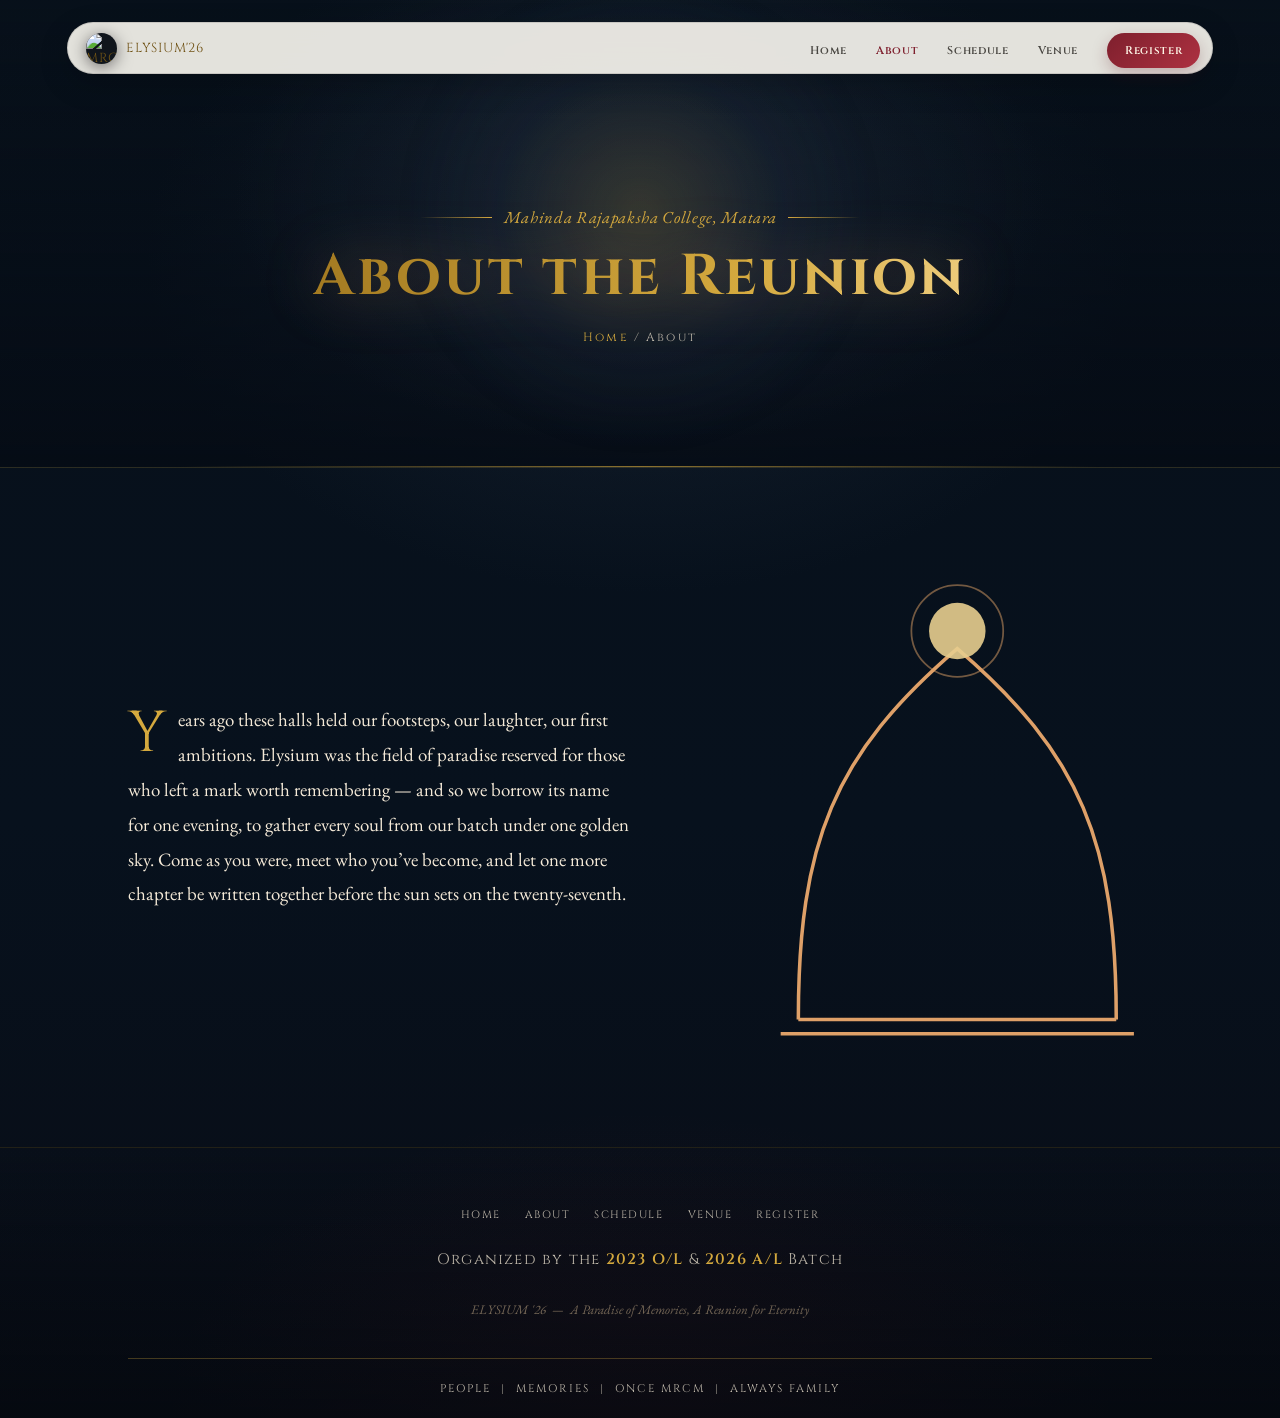
==== about.html @ 6f986b16 "Add files via upload" ====
<!DOCTYPE html>
<html lang="en">
<head>
<meta charset="UTF-8">
<meta name="viewport" content="width=device-width, initial-scale=1.0, viewport-fit=cover">
<title>About — ELYSIUM '26</title>
<link rel="preconnect" href="https://fonts.googleapis.com">
<link rel="preconnect" href="https://fonts.gstatic.com" crossorigin>
<link href="https://fonts.googleapis.com/css2?family=Cinzel:wght@400;500;600;700;900&family=Cinzel+Decorative:wght@400;700&family=EB+Garamond:ital,wght@0,400;0,500;0,600;1,400;1,500&display=swap" rel="stylesheet">
<link rel="stylesheet" href="styles.css">
</head>
<body>

<svg width="0" height="0" style="position:absolute" aria-hidden="true">
  <defs>
    <linearGradient id="meanderGrad" x1="0%" y1="0%" x2="100%" y2="0%">
      <stop offset="0%" stop-color="#8B4C2F"/>
      <stop offset="45%" stop-color="#F1AD6F"/>
      <stop offset="75%" stop-color="#FBDF9A"/>
      <stop offset="100%" stop-color="#8B4C2F"/>
    </linearGradient>
  </defs>
</svg>

<nav class="navbar" id="navbar">
  <a href="index.html" class="nav-logo"><img src="assets/school-crest.png" alt="MRCM crest"><span>ELYSIUM'26</span></a>
  <button class="nav-toggle" id="navToggle" aria-label="Toggle menu" aria-expanded="false">
    <span></span><span></span><span></span>
  </button>
  <ul class="nav-links" id="navLinks">
    <li><a href="index.html">Home</a></li>
    <li><a href="about.html" class="active">About</a></li>
    <li><a href="schedule.html">Schedule</a></li>
    <li><a href="venue.html">Venue</a></li>
    <li><a href="register.html" class="nav-cta">Register</a></li>
  </ul>
</nav>

<div class="stars" aria-hidden="true"></div>
<div class="petals" id="petals" aria-hidden="true"></div>
<div class="curtain left" aria-hidden="true"></div>
<div class="curtain-gold left" aria-hidden="true"></div>
<div class="curtain right" aria-hidden="true"></div>
<div class="curtain-gold right" aria-hidden="true"></div>

<header class="page-hero">
  <div class="hero-glow" aria-hidden="true"></div>
  <svg class="laurel" viewBox="0 0 200 90" aria-hidden="true" style="position:relative;z-index:2;">
    <g fill="none" stroke="#F1AD6F" stroke-width="2.2" stroke-linecap="round">
      <path d="M100 82 C 70 78, 30 60, 18 24 C 30 34, 44 40, 56 38"/>
      <path d="M100 82 C 130 78, 170 60, 182 24 C 170 34, 156 40, 144 38"/>
    </g>
  </svg>
  <p class="eyebrow">Mahinda Rajapaksha College, Matara</p>
  <h1>About the Reunion</h1>
  <p class="page-crumb"><a href="index.html">Home</a> / About</p>
</header>

<!-- ============ INTRO ============ -->
<section class="intro-section">
  <div class="wrap intro reveal">
    <p>
      Years ago these halls held our footsteps, our laughter, our first ambitions.
      Elysium was the field of paradise reserved for those who left a mark worth remembering &mdash;
      and so we borrow its name for one evening, to gather every soul from our batch under one
      golden sky. Come as you were, meet who you&rsquo;ve become, and let one more chapter be written
      together before the sun sets on the twenty-seventh.
    </p>
    <div class="intro-art" aria-hidden="true">
      <svg viewBox="0 0 220 260" xmlns="http://www.w3.org/2000/svg">
        <g fill="none" stroke="#F1AD6F" stroke-width="2">
          <path d="M20 250 C 20 150, 40 100, 110 40 C 180 100, 200 150, 200 250" />
          <line x1="20" y1="250" x2="200" y2="250"/>
          <line x1="10" y1="258" x2="210" y2="258"/>
        </g>
        <circle cx="110" cy="30" r="16" fill="#FBDF9A" opacity="0.9"/>
        <circle cx="110" cy="30" r="26" fill="none" stroke="#F1AD6F" stroke-width="1" opacity="0.5"/>
      </svg>
    </div>
  </div>
</section>

<footer>
  <div class="wrap">
    <svg class="laurel" viewBox="0 0 200 90" aria-hidden="true" style="margin:0 auto 22px;">
      <g fill="none" stroke="#F1AD6F" stroke-width="2" stroke-linecap="round">
        <path d="M100 82 C 70 78, 30 60, 18 24 C 30 34, 44 40, 56 38"/>
        <path d="M100 82 C 130 78, 170 60, 182 24 C 170 34, 156 40, 144 38"/>
      </g>
    </svg>
    <nav class="footer-nav" aria-label="Footer navigation">
      <a href="index.html">Home</a>
      <a href="about.html">About</a>
      <a href="schedule.html">Schedule</a>
      <a href="venue.html">Venue</a>
      <a href="register.html">Register</a>
    </nav>
    <p class="org">Organized by the <b>2023 O/L</b> &amp; <b>2026 A/L</b> Batch</p>
    <p class="credit">ELYSIUM '26 &nbsp;&mdash;&nbsp; A Paradise of Memories, A Reunion for Eternity</p>
    <div class="footer-bar">PEOPLE &nbsp;|&nbsp; MEMORIES &nbsp;|&nbsp; ONCE MRCM &nbsp;|&nbsp; ALWAYS FAMILY</div>
  </div>
</footer>

<script src="script.js" defer></script>

</body>
</html>
---- styles.css ----
:root{
    --primary:   #0A0407;   /* near-black, deep night */
    --secondary: #2E0F0C;   /* deep maroon velvet */
    --maroon2:   #4A140F;   /* richer curtain maroon */
    --accent:    #8B4C2F;   /* bronze */
    --highlight: #F1AD6F;   /* gold */
    --bright:    #FBDF9A;   /* champagne */
    --ivory:     #F3E7CF;   /* ivory */
    --ink:       #F6E9D8;   /* body text on dark */
    --ink-dim:   #cbb08c;   /* muted body text */
    --line:      rgba(241,173,111,0.3);
    --sunset:    #C9772F;   /* warm amber sunset */

    --display: 'Cinzel', 'Cinzel Decorative', serif;
    --body: 'EB Garamond', serif;
  }
  body{ background: var(--primary); }

  *{ box-sizing:border-box; margin:0; padding:0; }
  html{ scroll-behavior:smooth; scroll-padding-top: 84px; }
  body{
    font-family: var(--body);
    color: var(--ink);
    background:
      radial-gradient(ellipse 1100px 800px at 50% 100%, rgba(201,119,47,0.32), transparent 60%),
      radial-gradient(ellipse 900px 700px at 90% 20%, rgba(139,76,47,0.35), transparent 60%),
      radial-gradient(ellipse 900px 700px at 5% 60%, rgba(74,20,15,0.55), transparent 60%),
      linear-gradient(180deg, var(--primary) 0%, var(--secondary) 45%, var(--primary) 100%);
    background-attachment: fixed;
    overflow-x:hidden;
    -webkit-font-smoothing:antialiased;
    position:relative;
  }
  img,svg{ max-width:100%; display:block; }

  a{ color:inherit; }
  ::selection{ background:var(--highlight); color:var(--primary); }
  :focus-visible{ outline:2px solid var(--bright); outline-offset:3px; }

  @media (prefers-reduced-motion: reduce){
    *{ animation-duration:0.01ms !important; animation-iteration-count:1 !important; transition-duration:0.01ms !important; scroll-behavior:auto !important; }
  }

  .wrap{ max-width:1080px; margin:0 auto; padding:0 28px; }

  /* ---------- Starfield (fixed, whole page) ---------- */
  .stars{
    position:fixed; inset:0; pointer-events:none; z-index:0;
    background-image:
      radial-gradient(1.4px 1.4px at 12% 18%, rgba(251,223,154,0.9), transparent),
      radial-gradient(1.2px 1.2px at 28% 42%, rgba(251,223,154,0.7), transparent),
      radial-gradient(1.6px 1.6px at 46% 12%, rgba(251,223,154,0.85), transparent),
      radial-gradient(1.1px 1.1px at 63% 33%, rgba(251,223,154,0.6), transparent),
      radial-gradient(1.5px 1.5px at 78% 8%, rgba(251,223,154,0.8), transparent),
      radial-gradient(1.2px 1.2px at 88% 46%, rgba(251,223,154,0.65), transparent),
      radial-gradient(1.3px 1.3px at 8% 65%, rgba(251,223,154,0.55), transparent),
      radial-gradient(1.4px 1.4px at 35% 72%, rgba(251,223,154,0.6), transparent),
      radial-gradient(1.2px 1.2px at 57% 80%, rgba(251,223,154,0.5), transparent),
      radial-gradient(1.5px 1.5px at 93% 70%, rgba(251,223,154,0.55), transparent);
    animation: twinkle 6s ease-in-out infinite;
    opacity:0.8;
  }
  @keyframes twinkle{
    0%,100%{ opacity:0.55; }
    50%{ opacity:1; }
  }

  /* ---------- Falling petals ---------- */
  .petals{ position:fixed; inset:0; overflow:hidden; pointer-events:none; z-index:0; }
  .petal{
    position:absolute; top:-5%;
    width:8px; height:11px; border-radius:60% 5% 60% 5%;
    background: linear-gradient(135deg, var(--highlight), var(--accent));
    opacity:0.75;
    animation-name: fall, sway;
    animation-timing-function: linear, ease-in-out;
    animation-iteration-count: infinite, infinite;
  }
  @keyframes fall{
    0%{ transform: translateY(-10vh) rotate(0deg); }
    100%{ transform: translateY(115vh) rotate(340deg); }
  }
  @keyframes sway{
    0%,100%{ margin-left:0px; }
    50%{ margin-left:36px; }
  }

  /* ---------- Meander / Greek-key divider ---------- */
  .meander{ width:100%; height:22px; opacity:0.9; }
  .meander rect,.meander path{ fill:none; stroke:url(#meanderGrad); stroke-width:2; }

  /* ---------- Scroll reveal ---------- */
  .reveal{ opacity:0; transform: translateY(28px); transition: opacity 0.9s ease, transform 0.9s ease; }
  .reveal.in{ opacity:1; transform:none; }
  .reveal-stagger > *{ opacity:0; transform: translateY(20px); transition: opacity 0.7s ease, transform 0.7s ease; }
  .reveal-stagger.in > *{ opacity:1; transform:none; }
  .reveal-stagger.in > *:nth-child(1){ transition-delay:0.05s; }
  .reveal-stagger.in > *:nth-child(2){ transition-delay:0.14s; }
  .reveal-stagger.in > *:nth-child(3){ transition-delay:0.23s; }
  .reveal-stagger.in > *:nth-child(4){ transition-delay:0.32s; }
  .reveal-stagger.in > *:nth-child(5){ transition-delay:0.41s; }
  .reveal-stagger.in > *:nth-child(6){ transition-delay:0.5s; }
  .reveal-stagger.in > *:nth-child(7){ transition-delay:0.59s; }

  /* ---------- Navbar ---------- */
  .navbar{
    position:fixed; top:0; left:0; right:0; z-index:50;
    display:flex; align-items:center; justify-content:space-between;
    padding: 18px max(28px, 6vw);
    background: rgba(10,4,7,0.35);
    backdrop-filter: blur(10px);
    -webkit-backdrop-filter: blur(10px);
    border-bottom: 1px solid rgba(241,173,111,0.12);
    transition: background 0.35s ease, border-color 0.35s ease, padding 0.35s ease;
  }
  .navbar.scrolled{
    background: rgba(10,4,7,0.82);
    border-bottom-color: var(--line);
    padding: 12px max(28px, 6vw);
  }
  .nav-logo{
    font-family: var(--display); font-size:1rem; letter-spacing:0.14em;
    color: var(--bright); text-decoration:none;
  }
  .nav-logo span{ color: var(--highlight); }
  .nav-links{
    display:flex; align-items:center; gap:34px;
    list-style:none;
  }
  .nav-links a{
    font-family: var(--display); font-size:0.76rem; letter-spacing:0.12em;
    text-decoration:none; color: var(--ink-dim);
    position:relative; padding-bottom:4px;
    transition: color 0.25s ease;
  }
  .nav-links a::after{
    content:""; position:absolute; left:0; bottom:0; height:1px; width:0;
    background: var(--highlight); transition: width 0.3s ease;
  }
  .nav-links a:hover{ color: var(--bright); }
  .nav-links a:hover::after{ width:100%; }
  .nav-links a.nav-cta{
    color: var(--primary);
    background: linear-gradient(100deg, var(--accent), var(--highlight) 55%, var(--bright));
    padding: 9px 20px; letter-spacing:0.1em;
  }
  .nav-links a.nav-cta::after{ display:none; }
  .nav-links a.active{ color: var(--bright); }
  .nav-links a.active::after{ width:100%; }

  /* ---------- Compact page header (About/Schedule/Venue/Register) ---------- */
  .page-hero{
    position:relative; overflow:hidden;
    min-height:46vh;
    display:flex; flex-direction:column; align-items:center; justify-content:center;
    text-align:center; padding: 140px 24px 56px;
  }
  .page-hero .hero-glow{ width:480px; height:480px; top:-6%; opacity:0.85; }
  .page-hero .laurel{ width:88px; }
  .page-hero h1{
    font-family: var(--display); font-weight:700;
    font-size: clamp(2.2rem, 6.4vw, 3.6rem);
    letter-spacing:0.05em;
    background: linear-gradient(100deg, var(--accent) 0%, var(--highlight) 30%, var(--bright) 50%, var(--highlight) 70%, var(--accent) 100%);
    background-size:220% auto;
    -webkit-background-clip:text; background-clip:text; color:transparent;
    filter: drop-shadow(0 0 30px rgba(241,173,111,0.35));
    animation: shimmer 7s linear infinite;
    position:relative; z-index:2;
  }
  .page-hero .eyebrow{ position:relative; z-index:2; }
  .page-hero .page-crumb{
    font-family: var(--display); font-size:0.75rem; letter-spacing:0.18em;
    color: var(--ink-dim); margin-top:14px; position:relative; z-index:2;
  }
  .page-hero .page-crumb a{ color:var(--highlight); text-decoration:none; }
  .page-hero .page-crumb a:hover{ text-decoration:underline; }

  /* ---------- Home: explore cards ---------- */
  .explore{ padding-top: 70px; }
  .explore-grid{
    display:grid; grid-template-columns: repeat(3, 1fr); gap:28px;
    margin-top:48px;
  }
  .explore-card{
    display:block; text-decoration:none;
    border:1px solid var(--line);
    background: linear-gradient(160deg, rgba(241,173,111,0.1), rgba(139,76,47,0.22));
    padding: 38px 30px; position:relative;
    transition: transform 0.35s ease, box-shadow 0.35s ease, border-color 0.35s ease;
  }
  .explore-card:hover{ transform: translateY(-6px); box-shadow: 0 16px 40px rgba(0,0,0,0.35); border-color: var(--highlight); }
  .explore-card .num{
    font-family: var(--display); font-size:0.75rem; letter-spacing:0.14em;
    color: var(--highlight); margin-bottom:14px; display:block;
  }
  .explore-card h3{
    font-family: var(--display); font-size:1.3rem; color: var(--bright);
    letter-spacing:0.03em; margin-bottom:10px;
  }
  .explore-card p{
    font-family: var(--body); font-size:1rem; color: var(--ink-dim); line-height:1.6;
  }
  .explore-card .go{
    display:inline-block; margin-top:18px; font-family:var(--display);
    font-size:0.72rem; letter-spacing:0.12em; color:var(--highlight);
  }
  @media (max-width: 820px){
    .explore-grid{ grid-template-columns: 1fr; }
  }

  .nav-toggle{
    display:none; flex-direction:column; gap:5px;
    background:none; border:none; cursor:pointer; padding:6px; z-index:51;
  }
  .nav-toggle span{ width:24px; height:2px; background: var(--highlight); display:block; transition: transform 0.3s ease, opacity 0.3s ease; }
  .nav-toggle.open span:nth-child(1){ transform: translateY(7px) rotate(45deg); }
  .nav-toggle.open span:nth-child(2){ opacity:0; }
  .nav-toggle.open span:nth-child(3){ transform: translateY(-7px) rotate(-45deg); }

  @media (max-width: 760px){
    .nav-toggle{ display:flex; }
    .nav-links{
      position:fixed; top:0; right:0; height:100vh; width:min(72vw, 300px);
      flex-direction:column; align-items:flex-start; justify-content:center; gap:28px;
      background: rgba(10,4,7,0.97);
      border-left: 1px solid var(--line);
      padding: 40px;
      transform: translateX(100%);
      transition: transform 0.4s ease;
    }
    .nav-links.open{ transform: translateX(0); }
    .nav-links a{ font-size:0.9rem; }
  }

  /* ---------- Velvet curtain frame ---------- */
  .curtain{
    position:fixed; top:0; bottom:0; width:min(9vw, 90px);
    background: linear-gradient(90deg, var(--maroon2), rgba(46,15,12,0.0));
    z-index:1; pointer-events:none;
    box-shadow: inset 0 0 60px rgba(0,0,0,0.5);
  }
  .curtain.left{ left:0; }
  .curtain.right{ right:0; transform:scaleX(-1); }
  .curtain::before{
    content:""; position:absolute; inset:0;
    background-image: repeating-linear-gradient(90deg, rgba(241,173,111,0.12) 0 3px, transparent 3px 14px);
  }
  .curtain-gold{
    position:fixed; top:0; width:4px; height:100%; z-index:1; pointer-events:none;
    background: linear-gradient(180deg, var(--bright), var(--highlight) 40%, var(--accent) 80%, transparent);
    opacity:0.85;
  }
  .curtain-gold.left{ left: min(9vw, 90px); }
  .curtain-gold.right{ right: min(9vw, 90px); }
  @media (max-width: 700px){
    .curtain, .curtain-gold{ display:none; }
  }

  /* ---------- Corner taglines ---------- */
  .corner-tag{
    position:absolute; top:34px;
    font-family: var(--display); font-size:0.68rem;
    letter-spacing:0.18em; line-height:1.9;
    color: var(--ink-dim); text-align:center;
    z-index:2; opacity:0.9;
  }
  .corner-tag.cl{ left: max(28px, 6vw); }
  .corner-tag.cr{ right: max(28px, 6vw); }
  @media (max-width: 640px){ .corner-tag{ display:none; } }

  /* ---------- Hero ---------- */
  .hero{
    position:relative;
    min-height:100svh;
    display:flex;
    flex-direction:column;
    align-items:center;
    justify-content:center;
    text-align:center;
    padding: 64px 24px 48px;
    overflow:hidden;
  }
  .hero-columns{
    position:absolute; inset:0;
    display:flex; justify-content:space-between;
    opacity:0.14; pointer-events:none;
  }
  .hero-columns svg{ height:100%; width:auto; }
  .hero-columns .l{ transform:translateX(-8%); }
  .hero-columns .r{ transform:translateX(8%) scaleX(-1); }

  .hero-glow{
    position:absolute; top:8%; left:50%; translate:-50% 0;
    width:640px; height:640px; max-width:140vw;
    background: radial-gradient(circle, rgba(241,173,111,0.3) 0%, rgba(139,76,47,0.12) 45%, transparent 72%);
    filter: blur(6px);
    pointer-events:none;
    animation: pulse 8s ease-in-out infinite;
  }
  .hero-sunset{
    position:absolute; bottom:-10%; left:50%; translate:-50% 0;
    width:900px; height:420px; max-width:180vw;
    background: radial-gradient(ellipse, rgba(201,119,47,0.4) 0%, rgba(201,119,47,0.12) 45%, transparent 75%);
    pointer-events:none;
  }
  @keyframes pulse{
    0%,100%{ opacity:0.75; scale:1; }
    50%{ opacity:1; scale:1.06; }
  }

  .laurel{ width:120px; margin:0 auto 14px; opacity:0.9; }

  .crest-line{
    font-family: var(--display); font-size:0.78rem; letter-spacing:0.28em;
    color: var(--ink-dim); margin-bottom:4px; position:relative; z-index:2;
  }
  .crest-sub{
    font-family: var(--display); font-size:0.95rem; letter-spacing:0.34em;
    color: var(--highlight); margin-bottom:20px; position:relative; z-index:2;
  }

  .eyebrow{
    font-family: var(--body);
    font-style:italic;
    font-size:1.05rem;
    letter-spacing:0.04em;
    color: var(--highlight);
    margin-bottom: 10px;
    position:relative; z-index:2;
  }

  .hero h1{
    font-family: var(--display);
    font-weight:700;
    font-size: clamp(3rem, 11vw, 7.2rem);
    letter-spacing: 0.06em;
    line-height:1;
    background: linear-gradient(100deg, var(--accent) 0%, var(--highlight) 30%, var(--bright) 50%, var(--highlight) 70%, var(--accent) 100%);
    background-size: 220% auto;
    -webkit-background-clip: text;
    background-clip: text;
    color: transparent;
    filter: drop-shadow(0 0 46px rgba(241,173,111,0.4));
    position:relative; z-index:2;
    animation: shimmer 7s linear infinite;
  }
  @keyframes shimmer{
    0%{ background-position: 0% center; }
    100%{ background-position: -220% center; }
  }
  .hero h1 span{ background: linear-gradient(100deg, var(--bright), var(--highlight)); -webkit-background-clip:text; background-clip:text; color:transparent; }

  .tagline{
    font-family: var(--body);
    font-style: italic;
    font-weight:500;
    font-size: clamp(1.1rem, 2.6vw, 1.55rem);
    color: var(--ivory);
    margin-top: 20px;
    max-width: 34ch;
    position:relative; z-index:2;
  }

  .hero-meta{
    margin-top:40px;
    display:flex; flex-wrap:wrap; gap:14px 34px;
    justify-content:center;
    font-family: var(--display);
    font-size:0.82rem;
    letter-spacing:0.14em;
    color: var(--ink-dim);
    position:relative; z-index:2;
  }
  .hero-meta b{ color:var(--highlight); font-weight:600; }

  .hero-cta{
    margin-top:32px; position:relative; z-index:2; display:inline-block;
    font-family:var(--display); font-size:0.82rem; letter-spacing:0.12em;
    color:var(--primary);
    background:linear-gradient(100deg, var(--accent), var(--highlight) 55%, var(--bright));
    background-size:200% auto;
    padding:14px 32px; text-decoration:none;
    box-shadow: 0 0 0 rgba(241,173,111,0);
    transition: box-shadow 0.3s ease, transform 0.3s ease, background-position 0.4s ease;
  }
  .hero-cta:hover{
    box-shadow: 0 6px 26px rgba(241,173,111,0.45);
    transform: translateY(-2px);
    background-position: 100% center;
  }

  .hero .meander{ margin-top:52px; max-width:420px; position:relative; z-index:2; }

  .scroll-cue{
    position:relative; z-index:2; margin-top:22px;
    width:20px; height:32px; border:1px solid var(--line); border-radius:12px;
    display:flex; justify-content:center; padding-top:6px;
  }
  .scroll-cue::before{
    content:""; width:4px; height:8px; border-radius:2px; background:var(--highlight);
    animation: scrollDot 1.8s ease-in-out infinite;
  }
  @keyframes scrollDot{
    0%{ transform:translateY(0); opacity:1; }
    70%{ transform:translateY(10px); opacity:0.2; }
    100%{ transform:translateY(0); opacity:0; }
  }

  /* ---------- Section shell ---------- */
  section{ position:relative; padding: 110px 0; z-index:1; }
  .kicker{
    font-family: var(--body); font-style:italic;
    color: var(--highlight);
    font-size: 1.05rem;
    margin-bottom: 8px;
  }
  h2{
    font-family: var(--display);
    font-weight:600;
    font-size: clamp(2rem, 4.4vw, 2.9rem);
    color: var(--bright);
    letter-spacing:0.03em;
  }

  /* ---------- Intro ---------- */
  .intro{
    display:grid;
    grid-template-columns: 1.25fr 0.85fr;
    gap: 64px;
    align-items:center;
  }
  .intro p{
    font-size: 1.18rem;
    line-height:1.85;
    color: var(--ink);
    max-width: 56ch;
  }
  .intro p::first-letter{
    font-family: var(--display);
    font-size: 3.6rem;
    float:left;
    line-height:0.8;
    padding: 8px 12px 0 0;
    color: var(--highlight);
  }
  .intro-art{ opacity:0.92; }
  .intro-art svg{ width:100%; }

  /* ---------- Schedule ---------- */
  .schedule-head{ text-align:center; margin-bottom: 64px; }
  .timeline{
    position:relative;
    max-width: 720px;
    margin: 0 auto;
  }
  .timeline::before{
    content:"";
    position:absolute;
    left: 118px;
    top:6px; bottom:6px;
    width:1px;
    background: linear-gradient(180deg, transparent, var(--highlight) 8%, var(--highlight) 92%, transparent);
    opacity:0.55;
  }
  .t-row{
    display:grid;
    grid-template-columns: 100px 36px 1fr;
    align-items:start;
    column-gap: 18px;
    padding: 22px 0;
  }
  .t-time{
    font-family: var(--display);
    font-size: 0.92rem;
    letter-spacing:0.04em;
    color: var(--highlight);
    text-align:right;
    padding-top:3px;
    white-space:nowrap;
  }
  .t-dot-col{ display:flex; justify-content:center; }
  .t-dot{
    width:11px; height:11px; border-radius:50%;
    background: var(--bright);
    box-shadow: 0 0 0 4px rgba(139,76,47,0.55), 0 0 14px rgba(241,173,111,0.55);
    margin-top:6px;
    animation: dotGlow 2.6s ease-in-out infinite;
  }
  @keyframes dotGlow{
    0%,100%{ box-shadow: 0 0 0 4px rgba(139,76,47,0.55), 0 0 10px rgba(241,173,111,0.4); }
    50%{ box-shadow: 0 0 0 6px rgba(139,76,47,0.4), 0 0 20px rgba(241,173,111,0.75); }
  }
  .t-event{
    font-family: var(--body);
    font-size: 1.18rem;
    font-weight:500;
    color: var(--ivory);
  }
  .t-event small{
    display:block;
    font-style:italic;
    font-size:0.98rem;
    color: var(--ink-dim);
    margin-top: 3px;
    font-weight:400;
  }

  /* ---------- Venue ---------- */
  .venue{
    display:grid;
    grid-template-columns: 0.9fr 1.1fr;
    gap: 56px;
    align-items:center;
  }
  .venue-card{
    border: 1px solid var(--line);
    background: linear-gradient(160deg, rgba(241,173,111,0.14), rgba(139,76,47,0.28));
    padding: 44px 40px;
    position:relative;
    transition: box-shadow 0.4s ease, transform 0.4s ease;
  }
  .venue-card:hover{ box-shadow: 0 10px 40px rgba(0,0,0,0.35); transform: translateY(-3px); }
  .venue-card::before,.venue-card::after{
    content:""; position:absolute; width:26px; height:26px;
    border: 1px solid var(--highlight); opacity:0.75;
  }
  .venue-card::before{ top:-1px; left:-1px; border-right:none; border-bottom:none; }
  .venue-card::after{ bottom:-1px; right:-1px; border-left:none; border-top:none; }

  .venue-name{
    font-family: var(--display);
    font-size: 1.6rem;
    color: var(--bright);
    margin-bottom: 10px;
  }
  .venue-addr{
    font-size: 1.12rem;
    color: var(--ink-dim);
    font-style:italic;
    margin-bottom: 22px;
  }
  .venue-date{
    display:inline-flex; align-items:center; gap:10px;
    font-family: var(--display);
    font-size:0.85rem;
    letter-spacing:0.1em;
    color: var(--primary);
    background: linear-gradient(100deg, var(--accent), var(--highlight) 55%, var(--bright));
    padding: 10px 18px;
  }
  .venue-art svg{ width:100%; opacity:0.9; }

  /* ---------- RSVP ---------- */
  .rsvp-section{ text-align:center; }
  .rsvp-head{ margin-bottom: 46px; }
  .rsvp-head p.sub{
    font-style:italic; color:var(--ink-dim); margin-top:10px;
    max-width: 50ch; margin-left:auto; margin-right:auto;
  }
  .rsvp-card{
    max-width: 600px; margin: 0 auto;
    border: 1px solid var(--line);
    background: linear-gradient(160deg, rgba(241,173,111,0.12), rgba(139,76,47,0.26));
    padding: 44px 36px;
    position:relative;
    transition: box-shadow 0.4s ease;
  }
  .rsvp-card:hover{ box-shadow: 0 10px 40px rgba(0,0,0,0.35); }
  .rsvp-card::before,.rsvp-card::after{
    content:""; position:absolute; width:26px; height:26px;
    border: 1px solid var(--highlight); opacity:0.75;
  }
  .rsvp-card::before{ top:-1px; left:-1px; border-right:none; border-bottom:none; }
  .rsvp-card::after{ bottom:-1px; right:-1px; border-left:none; border-top:none; }

  .rsvp-form{ display:grid; gap:20px; text-align:left; }
  .rsvp-form label{
    display:block; font-family:var(--display); font-size:0.78rem;
    letter-spacing:0.08em; color:var(--highlight); margin-bottom:8px;
  }
  .rsvp-form input[type="text"],
  .rsvp-form input[type="email"],
  .rsvp-form input[type="tel"],
  .rsvp-form textarea{
    width:100%; background: rgba(10,4,7,0.4);
    border:1px solid var(--line); color:var(--ivory);
    font-family: var(--body); font-size:1.05rem;
    padding:11px 14px;
    transition: border-color 0.25s ease, box-shadow 0.25s ease;
  }
  .rsvp-form input:focus, .rsvp-form textarea:focus{
    border-color:var(--highlight); box-shadow: 0 0 0 3px rgba(241,173,111,0.18); outline:none;
  }

  .radio-row{ display:flex; gap:22px; flex-wrap:wrap; }
  .form-choice-group{ border:0; min-width:0; }
  .form-choice-group legend{
    font-family:var(--display); font-size:0.78rem; letter-spacing:0.08em;
    color:var(--highlight); margin-bottom:8px;
  }
  .radio-row label{
    display:flex; align-items:center; gap:8px;
    font-family:var(--body); font-size:1.02rem;
    letter-spacing:normal; color:var(--ivory); margin:0;
  }
  .radio-row input{ accent-color: var(--highlight); width:16px; height:16px; }

  .rsvp-submit{
    justify-self:start;
    font-family: var(--display);
    font-size:0.85rem; letter-spacing:0.1em;
    color: var(--primary);
    background: linear-gradient(100deg, var(--accent), var(--highlight) 55%, var(--bright));
    background-size:200% auto;
    border:none; padding:14px 32px;
    cursor:pointer;
    transition: box-shadow 0.3s ease, transform 0.3s ease, background-position 0.4s ease;
  }
  .rsvp-submit:hover{ box-shadow: 0 6px 26px rgba(241,173,111,0.45); transform:translateY(-2px); background-position:100% center; }
  .rsvp-submit:disabled{ opacity:0.6; cursor:default; transform:none; box-shadow:none; }

  .rsvp-status{ font-style:italic; color:var(--ink-dim); min-height:1.4em; }
  .rsvp-status.ok{ color: var(--bright); }
  .rsvp-status.err{ color: #e3a98a; }
  .rsvp-note{ font-size:0.86rem; color:var(--ink-dim); margin-top:10px; }

  .footer-nav{
    display:flex; flex-wrap:wrap; justify-content:center; gap:10px 24px;
    margin:0 auto 24px;
  }
  .footer-nav a{
    color:var(--ink-dim); font-family:var(--display); font-size:.67rem;
    letter-spacing:.14em; text-decoration:none; text-transform:uppercase;
    transition:color .2s ease;
  }
  .footer-nav a:hover,.footer-nav a:focus-visible{color:var(--bright);}
  @media(max-width:520px){.footer-nav{gap:13px 18px}.footer-nav a{font-size:.62rem;}}

  /* ---------- Registration trust & mobile navigation ---------- */
  .consent-row{ display:flex; align-items:flex-start; gap:11px; }
  .consent-row input{ accent-color:var(--highlight); width:18px; height:18px; margin-top:2px; flex:0 0 auto; }
  .rsvp-form .consent-row label{
    margin:0; color:var(--ink); font-family:var(--body); font-size:0.98rem;
    font-weight:400; letter-spacing:normal; line-height:1.45;
  }
  .privacy-note{
    border-left:2px solid var(--highlight); padding:2px 0 2px 15px;
    color:var(--ink-dim); font-size:0.93rem; line-height:1.55;
  }
  .privacy-note summary{ color:var(--highlight); cursor:pointer; font-family:var(--display); font-size:0.73rem; letter-spacing:0.08em; }
  .privacy-note p{ margin-top:10px; }
  .nav-backdrop{ display:none; }
  @media (max-width:760px){
    body.nav-open{ overflow:hidden; }
    .nav-backdrop{
      display:block; position:fixed; inset:0; z-index:49; border:0;
      background:rgba(0,0,0,.46); opacity:0; pointer-events:none;
      transition:opacity .3s ease;
    }
    body.nav-open .nav-backdrop{ opacity:1; pointer-events:auto; }
  }

  /* ---------- Footer ---------- */
  footer{ padding: 60px 0 0; text-align:center; }
  footer .laurel{ width:74px; margin-bottom:22px; opacity:0.75; }
  .org{
    font-family: var(--display);
    font-size:0.95rem;
    letter-spacing:0.08em;
    color: var(--ink-dim);
    line-height:1.9;
  }
  .org b{ color:var(--highlight); font-weight:600; }
  .credit{
    margin-top: 26px;
    font-size:0.82rem;
    color: rgba(203,176,140,0.55);
    font-style:italic;
  }
  .footer-bar{
    margin-top:40px; padding: 22px 24px;
    border-top: 1px solid var(--line);
    font-family: var(--display); font-size:0.7rem;
    letter-spacing:0.18em; color: var(--ink-dim);
  }

  @media (max-width: 760px){
    .intro, .venue{ grid-template-columns: 1fr; }
    .intro-art{ order:-1; max-width:220px; margin:0 auto; }
    .venue-art{ order:-1; max-width:220px; margin:0 auto; }
    .timeline::before{ left: 96px; }
    .t-row{ grid-template-columns: 78px 30px 1fr; }
    section{ padding: 76px 0; }
  }
/* ===== ELYSIUM '26 HOMEPAGE REDESIGN ===== */
.hero{
  min-height: 820px;
  height: min(900px, 100vh);
  position:relative;
  overflow:hidden;
  display:flex;
  align-items:center;
  justify-content:center;
  text-align:center;
  padding:130px 24px 48px;
  isolation:isolate;
  background:
    radial-gradient(circle at 75% 52%, rgba(231,151,66,.34), transparent 23%),
    radial-gradient(circle at 50% 30%, rgba(37,53,77,.42), transparent 32%),
    linear-gradient(180deg,#070d16 0%,#101722 38%,#321b1a 70%,#0a0b10 100%);
}
.hero::before{content:"";position:absolute;inset:0;z-index:-3;background:
  radial-gradient(ellipse at 75% 75%,rgba(247,180,82,.42),transparent 19%),
  radial-gradient(ellipse at 30% 80%,rgba(157,60,32,.20),transparent 25%),
  linear-gradient(180deg,transparent 45%,rgba(5,8,12,.4) 100%);
}
.hero-backdrop{position:absolute;inset:0;z-index:-2;opacity:.9;background:
  linear-gradient(180deg,rgba(4,7,12,.2),rgba(5,6,10,.65)),
  repeating-linear-gradient(90deg,transparent 0 8%,rgba(241,173,111,.025) 8.1% 8.35%,transparent 8.45% 16%);
}
.hero-backdrop::after{content:"";position:absolute;left:14%;right:14%;bottom:-8%;height:42%;border-radius:50% 50% 0 0/25% 25% 0 0;background:
  radial-gradient(ellipse at 50% 0%,rgba(255,210,125,.34),transparent 42%),
  linear-gradient(180deg,rgba(41,32,27,.4),rgba(5,7,11,.8));filter:blur(1px);}
.hero-ornament{position:absolute;top:0;bottom:0;width:18%;z-index:-1;opacity:.8;background:
  linear-gradient(90deg,rgba(73,9,17,.96),rgba(103,17,26,.64) 35%,transparent 80%);}
.hero-ornament::after{content:"";position:absolute;top:0;bottom:0;width:2px;background:linear-gradient(180deg,transparent,var(--highlight),transparent);opacity:.55;}
.hero-ornament-left{left:0;clip-path:polygon(0 0,100% 0,72% 8%,60% 32%,75% 68%,100% 92%,0 100%);}
.hero-ornament-right{right:0;transform:scaleX(-1);clip-path:polygon(0 0,100% 0,72% 8%,60% 32%,75% 68%,100% 92%,0 100%);}
.hero-content{width:min(1120px,100%);position:relative;z-index:3;display:flex;flex-direction:column;align-items:center;}
.school-mark{display:flex;flex-direction:column;align-items:center;gap:8px;margin-bottom:5px;}
.school-mark img{width:88px;height:92px;object-fit:cover;object-position:center;border-radius:8px;filter:drop-shadow(0 8px 18px rgba(0,0,0,.5));}
.school-name{font-family:var(--display);color:var(--ivory);letter-spacing:.13em;text-transform:uppercase;line-height:1.3;text-shadow:0 2px 12px #000;}
.school-name span{display:block;font-size:clamp(.9rem,1.7vw,1.25rem);}
.school-name small{display:block;margin-top:5px;font-size:.72rem;letter-spacing:.42em;color:var(--highlight);}
.hero-divider{display:flex;align-items:center;gap:10px;width:min(360px,70%);margin:15px auto 8px;}
.hero-divider span{height:1px;flex:1;background:linear-gradient(90deg,transparent,var(--highlight));}
.hero-divider span:last-child{background:linear-gradient(90deg,var(--highlight),transparent);}
.hero-divider i{width:8px;height:8px;transform:rotate(45deg);border:1px solid var(--highlight);display:block;box-shadow:0 0 14px rgba(251,223,154,.45);}
.hero .eyebrow{font-size:.72rem;letter-spacing:.22em;color:var(--ink-dim);text-transform:uppercase;margin:5px 0 12px;}
.hero h1{font-family:var(--display);font-weight:500;font-size:clamp(4rem,9vw,8.2rem);line-height:.88;letter-spacing:.01em;color:var(--bright);text-shadow:0 0 20px rgba(241,173,111,.3),0 7px 30px rgba(0,0,0,.7);margin:0;}
.hero h1::first-letter{font-family:'Cinzel Decorative',var(--display);}
.hero h1 span{font-family:var(--display);font-weight:400;}
.hero .tagline{font-family:var(--body);font-style:italic;font-size:clamp(1.1rem,2vw,1.45rem);line-height:1.25;color:var(--ivory);margin:18px 0 25px;text-shadow:0 2px 12px #000;}
.hero-meta{width:min(1060px,100%);display:grid;grid-template-columns:1.1fr 1.25fr .8fr 1.45fr;border-top:1px solid rgba(241,173,111,.35);border-bottom:1px solid rgba(241,173,111,.35);margin:0 auto 24px;padding:16px 0;}
.hero-meta>div{padding:0 18px;display:flex;flex-direction:column;justify-content:center;gap:4px;border-right:1px solid rgba(241,173,111,.28);}
.hero-meta>div:last-child{border-right:0;}
.hero-meta strong{font-family:var(--display);font-size:.82rem;letter-spacing:.08em;color:var(--ivory);font-weight:500;}
.hero-meta small{font-family:var(--display);font-size:.6rem;line-height:1.45;letter-spacing:.16em;color:var(--ink-dim);}
.hero-meta sup{font-size:.55em;}
.hero-cta{display:inline-flex;align-items:center;gap:18px;text-decoration:none;font-family:var(--display);font-size:.76rem;letter-spacing:.2em;color:#120a06;background:linear-gradient(100deg,var(--accent),var(--highlight) 50%,var(--bright));padding:14px 32px;box-shadow:0 12px 30px rgba(0,0,0,.35),0 0 24px rgba(241,173,111,.14);transition:transform .3s ease,box-shadow .3s ease;}
.hero-cta span{font-size:1.1rem;}
.hero-cta:hover{transform:translateY(-3px);box-shadow:0 16px 34px rgba(0,0,0,.45),0 0 32px rgba(241,173,111,.24);}
.hero-footer-line{margin-top:25px;font-family:var(--display);font-size:.6rem;letter-spacing:.3em;color:var(--ink-dim);}
.hero .corner-tag{position:absolute;top:125px;z-index:4;font-family:var(--display);font-size:.55rem;line-height:2.1;letter-spacing:.2em;color:var(--bright);text-transform:uppercase;opacity:.9;}
.hero .corner-tag::after{content:"";display:block;width:55px;height:1px;background:var(--highlight);margin-top:7px;box-shadow:0 0 8px rgba(241,173,111,.4);}
.hero .cl{left:6vw;text-align:left}.hero .cr{right:6vw;text-align:right}.hero .cr::after{margin-left:auto}
.explore{position:relative;background:linear-gradient(180deg,#070d15,#0a1018);padding:72px 0 100px;border-top:1px solid rgba(241,173,111,.12);}
.explore::before{content:"";position:absolute;inset:0;background:radial-gradient(circle at 50% 0%,rgba(241,173,111,.08),transparent 35%);pointer-events:none;}
.explore .schedule-head{text-align:center}.explore .schedule-head h2{font-family:var(--display);font-size:clamp(2rem,4vw,3.3rem);font-weight:500;color:var(--ivory);}
.explore-grid{grid-template-columns:repeat(4,1fr);gap:16px;margin-top:40px;}
.explore-card{min-height:225px;padding:30px 24px;background:linear-gradient(155deg,rgba(21,29,40,.92),rgba(8,12,18,.96));border:1px solid rgba(241,173,111,.22);box-shadow:inset 0 1px rgba(255,255,255,.03),0 15px 35px rgba(0,0,0,.25);}
.explore-card:hover{border-color:var(--highlight);background:linear-gradient(155deg,rgba(40,35,31,.96),rgba(8,12,18,.98));}
.explore-card h3{text-transform:uppercase;letter-spacing:.16em;font-size:1rem;}
.explore-card p{font-size:.98rem;line-height:1.55;}
@media(max-width:900px){.hero{min-height:900px;height:auto}.hero-meta{grid-template-columns:1fr 1fr}.hero-meta>div:nth-child(2){border-right:0}.hero-meta>div:nth-child(3),.hero-meta>div:nth-child(4){margin-top:14px}.hero-meta>div:nth-child(3){border-top:1px solid rgba(241,173,111,.2);padding-top:14px}.hero-meta>div:nth-child(4){border-top:1px solid rgba(241,173,111,.2);padding-top:14px}.explore-grid{grid-template-columns:1fr 1fr}.hero .corner-tag{display:none}}
@media(max-width:620px){.navbar{padding:14px 18px}.nav-links{gap:18px}.hero{padding:118px 16px 38px;min-height:900px}.school-mark img{width:72px;height:76px}.school-name span{font-size:.8rem}.school-name small{font-size:.58rem}.hero h1{font-size:clamp(3.3rem,16vw,5rem)}.hero .tagline{font-size:1rem}.hero-meta{grid-template-columns:1fr;}.hero-meta>div{border-right:0!important;border-top:1px solid rgba(241,173,111,.18)!important;margin-top:0!important;padding:11px 8px!important}.hero-meta>div:first-child{border-top:0!important}.hero-footer-line{font-size:.48rem;letter-spacing:.16em}.explore-grid{grid-template-columns:1fr}.explore-card{min-height:auto}}
.nav-logo{display:flex;align-items:center;gap:10px;letter-spacing:.1em}
.nav-logo img{width:30px;height:32px;object-fit:cover;object-position:center;border-radius:3px;filter:drop-shadow(0 3px 8px rgba(0,0,0,.5))}
.nav-logo span{color:var(--bright)}

/* =========================================================
   ELYSIUM '26 MOTION SYSTEM — cinematic scroll interactions
   ========================================================= */
:root{ --ease-cinematic:cubic-bezier(.16,1,.3,1); }

/* Scroll progress */
.scroll-progress{
  position:fixed;top:0;left:0;width:100%;height:2px;z-index:100;
  transform-origin:left center;transform:scaleX(0);
  background:linear-gradient(90deg,var(--accent),var(--highlight),var(--bright));
  box-shadow:0 0 14px rgba(241,173,111,.55);
  pointer-events:none;
}

/* Initial hero choreography */
.hero .school-mark,
.hero .hero-divider,
.hero .eyebrow,
.hero h1,
.hero .tagline,
.hero .hero-meta,
.hero .hero-cta,
.hero .hero-footer-line{
  opacity:0;
  transform:translateY(26px);
  animation:heroRise 1s var(--ease-cinematic) forwards;
}
.hero .school-mark{animation-delay:.08s}
.hero .hero-divider{animation-delay:.18s}
.hero .eyebrow{animation-delay:.26s}
.hero h1{animation-delay:.34s}
.hero .tagline{animation-delay:.46s}
.hero .hero-meta{animation-delay:.58s}
.hero .hero-cta{animation-delay:.72s}
.hero .hero-footer-line{animation-delay:.84s}
@keyframes heroRise{to{opacity:1;transform:none}}

/* Page headers */
.page-hero .laurel,
.page-hero .eyebrow,
.page-hero h1,
.page-hero .page-crumb{
  opacity:0;transform:translateY(22px);
  animation:heroRise .9s var(--ease-cinematic) forwards;
}
.page-hero .laurel{animation-delay:.08s}
.page-hero .eyebrow{animation-delay:.18s}
.page-hero h1{animation-delay:.3s}
.page-hero .page-crumb{animation-delay:.42s}

/* More dimensional reveals */
.reveal{transition:opacity .95s var(--ease-cinematic),transform .95s var(--ease-cinematic),filter .95s var(--ease-cinematic);filter:blur(3px)}
.reveal.in{filter:none}
.reveal-stagger > *{transition:opacity .85s var(--ease-cinematic),transform .85s var(--ease-cinematic),filter .85s var(--ease-cinematic);filter:blur(3px)}
.reveal-stagger.in > *{filter:none}

/* Scroll-reactive background layers */
.hero-backdrop,.hero-ornament,.hero-glow,.hero-sunset,.stars{will-change:transform}
.hero-backdrop{transition:transform .15s linear}
.hero-ornament{transition:transform .15s linear}
.hero-glow{transition:transform .15s linear}

/* Elegant card hover lift + sheen */
.explore-card{
  overflow:hidden;
  isolation:isolate;
}
.explore-card::before{
  content:"";
  position:absolute;
  inset:-30% auto -30% -80%;
  width:55%;
  background:linear-gradient(105deg,transparent,rgba(251,223,154,.11),transparent);
  transform:skewX(-18deg) translateX(-20%);
  transition:transform .8s var(--ease-cinematic);
  pointer-events:none;
  z-index:0;
}
.explore-card:hover::before{transform:skewX(-18deg) translateX(310%)}
.explore-card > *{position:relative;z-index:1}

/* Subtle floating cards after reveal */
.explore-card.in{animation:cardFloat 6s ease-in-out infinite;}
.explore-card.in:nth-child(2){animation-delay:-1.5s}
.explore-card.in:nth-child(3){animation-delay:-3s}
.explore-card.in:nth-child(4){animation-delay:-4.5s}
@keyframes cardFloat{0%,100%{transform:translateY(0)}50%{transform:translateY(-4px)}}
.explore-card:hover{animation-play-state:paused}

/* Timeline line grows as section enters */
.timeline::before{transform-origin:top;transform:scaleY(0);transition:transform 1.2s var(--ease-cinematic)}
.timeline.in::before{transform:scaleY(1)}
.t-row{transition:transform .75s var(--ease-cinematic)}
.t-row:hover{transform:translateX(8px)}

/* Venue / RSVP depth */
.venue-art,.intro-art{transform:translateY(20px);opacity:.35;transition:transform 1.2s var(--ease-cinematic),opacity 1.2s var(--ease-cinematic)}
.venue.in .venue-art,.intro.in .intro-art{transform:none;opacity:.92}

/* Button shimmer */
.hero-cta,.nav-cta,.rsvp-submit,.venue-date{position:relative;overflow:hidden}
.hero-cta::after,.nav-cta::after,.rsvp-submit::after,.venue-date::after{
  content:"";position:absolute;top:-120%;left:-35%;width:25%;height:340%;
  background:linear-gradient(90deg,transparent,rgba(255,255,255,.38),transparent);
  transform:rotate(18deg) translateX(-220%);
  transition:transform .9s var(--ease-cinematic);
  pointer-events:none;
}
.hero-cta:hover::after,.nav-cta:hover::after,.rsvp-submit:hover::after,.venue-date:hover::after{transform:rotate(18deg) translateX(680%)}

/* Footer entrance */
footer{opacity:0;transform:translateY(24px);transition:opacity .9s var(--ease-cinematic),transform .9s var(--ease-cinematic)}
footer.in{opacity:1;transform:none}

/* Cursor glow on desktop */
.cursor-glow{
  position:fixed;width:220px;height:220px;border-radius:50%;
  pointer-events:none;z-index:0;opacity:0;
  background:radial-gradient(circle,rgba(241,173,111,.09),transparent 68%);
  transform:translate(-50%,-50%);transition:opacity .25s ease;
}
@media (pointer:fine){body:hover .cursor-glow{opacity:1}}

/* Mobile motion is intentionally lighter */
@media (max-width:760px){
  .explore-card.in{animation:none}
  .t-row:hover{transform:none}
  .cursor-glow{display:none}
}

@media (prefers-reduced-motion:reduce){
  .hero .school-mark,.hero .hero-divider,.hero .eyebrow,.hero h1,.hero .tagline,.hero .hero-meta,.hero .hero-cta,.hero .hero-footer-line,
  .page-hero .laurel,.page-hero .eyebrow,.page-hero h1,.page-hero .page-crumb{animation:none;opacity:1;transform:none}
  .reveal,.reveal-stagger > *,footer{filter:none;transition:none;opacity:1;transform:none}
  .timeline::before{transform:none;transition:none}
  .explore-card.in{animation:none}
}


/* ---------- Venue showcase ---------- */
.venue-showcase{padding-top:78px;}
.venue-intro{display:grid;grid-template-columns:minmax(0,1fr) auto;gap:36px;align-items:end;margin-bottom:54px;}
.venue-intro h2{font-family:var(--display);font-size:clamp(2.5rem,5vw,4.7rem);font-weight:500;color:var(--bright);line-height:1;margin:8px 0 16px;}
.venue-lead{max-width:700px;color:var(--ink-dim);font-size:1.08rem;line-height:1.8;}
.venue-event-badge{min-width:260px;padding:24px;border:1px solid var(--line);background:linear-gradient(145deg,rgba(241,173,111,.13),rgba(12,16,23,.82));text-align:center;box-shadow:0 18px 50px rgba(0,0,0,.25);}
.venue-event-badge span,.venue-event-badge small{display:block;font-family:var(--display);letter-spacing:.18em;color:var(--ink-dim);font-size:.65rem;}
.venue-event-badge strong{display:block;font-family:var(--display);color:var(--highlight);font-size:1.05rem;letter-spacing:.08em;margin:12px 0;}
.venue-feature{display:grid;grid-template-columns:.86fr 1.14fr;gap:42px;align-items:center;padding:34px;border:1px solid rgba(241,173,111,.2);background:linear-gradient(145deg,rgba(24,16,19,.9),rgba(8,13,20,.94));box-shadow:0 25px 60px rgba(0,0,0,.28);}
.venue-feature-copy{padding:18px 10px 18px 14px;}
.venue-feature-copy .eyebrow{color:var(--highlight);font-family:var(--display);font-size:.67rem;letter-spacing:.22em;}
.venue-feature-copy h3{font-family:var(--display);font-size:clamp(2.1rem,4vw,3.8rem);font-weight:500;color:var(--ivory);margin:10px 0 18px;}
.venue-feature-copy>p:not(.eyebrow){color:var(--ink-dim);line-height:1.8;font-size:1.02rem;}
.venue-facts{margin-top:28px;display:grid;gap:14px;}
.venue-facts div{padding:13px 0;border-bottom:1px solid rgba(241,173,111,.15);display:flex;flex-direction:column;gap:4px;}
.venue-facts span{font-family:var(--display);font-size:.6rem;letter-spacing:.2em;color:var(--highlight);}
.venue-facts b{font-weight:500;color:var(--ivory);font-size:.98rem;}
.venue-feature-frame{position:relative;overflow:hidden;border:1px solid rgba(241,173,111,.32);aspect-ratio:16/10;background:#120d0e;}
.venue-feature-frame::after{content:"";position:absolute;inset:0;background:linear-gradient(180deg,transparent 55%,rgba(3,6,10,.65));pointer-events:none;}
.venue-feature-frame img{width:100%;height:100%;object-fit:cover;display:block;transition:transform 1s var(--ease-cinematic),filter .6s ease;}
.venue-feature-frame:hover img{transform:scale(1.045);filter:saturate(1.06);}
.image-label{position:absolute;z-index:2;left:22px;bottom:18px;font-family:var(--display);font-size:.66rem;letter-spacing:.2em;color:var(--bright);}
.venue-gallery-head{text-align:center;margin:90px auto 34px;max-width:680px;}
.venue-gallery-head h3{font-family:var(--display);font-size:clamp(2rem,4vw,3.1rem);font-weight:500;color:var(--ivory);margin:8px 0 12px;}
.venue-gallery-head p:last-child{color:var(--ink-dim);line-height:1.7;}
.venue-gallery{display:grid;grid-template-columns:1.15fr .85fr;gap:20px;align-items:stretch;}
.venue-photo{margin:0;position:relative;min-height:480px;overflow:hidden;border:1px solid rgba(241,173,111,.22);background:#100d10;box-shadow:0 20px 45px rgba(0,0,0,.28);}
.venue-photo-wide{min-height:560px;}
.venue-photo img{width:100%;height:100%;display:block;object-fit:cover;transition:transform 1.1s var(--ease-cinematic),filter .7s ease;}
.venue-photo:hover img{transform:scale(1.035);filter:brightness(1.04) saturate(1.05);}
.venue-photo figcaption{position:absolute;left:0;right:0;bottom:0;padding:28px 28px 24px;background:linear-gradient(180deg,transparent,rgba(3,5,9,.92));display:flex;flex-direction:column;gap:4px;}
.venue-photo figcaption span{font-family:var(--display);font-size:.58rem;letter-spacing:.2em;color:var(--highlight);}
.venue-photo figcaption strong{font-family:var(--display);font-size:1.2rem;font-weight:500;color:var(--bright);letter-spacing:.05em;}
.venue-photo figcaption small{color:rgba(239,229,213,.72);font-size:.88rem;}
.venue-note{margin-top:26px;padding:28px 30px;display:grid;grid-template-columns:auto 1fr auto;gap:20px;align-items:center;border:1px solid rgba(241,173,111,.2);background:linear-gradient(100deg,rgba(81,18,25,.32),rgba(12,18,26,.8));}
.note-mark{width:42px;height:42px;border:1px solid var(--highlight);display:grid;place-items:center;color:var(--highlight);font-size:1rem;transform:rotate(45deg);}
.note-mark::first-letter{transform:rotate(-45deg);}
.venue-note .kicker{margin-bottom:5px;}
.venue-note h3{font-family:var(--display);font-weight:500;color:var(--ivory);font-size:1.35rem;}
.venue-note p:last-child{margin-top:5px;color:var(--ink-dim);}
.venue-note .hero-cta{white-space:nowrap;}
@media(max-width:900px){.venue-intro,.venue-feature{grid-template-columns:1fr}.venue-event-badge{justify-self:start}.venue-feature-frame{order:-1}.venue-gallery{grid-template-columns:1fr}.venue-photo,.venue-photo-wide{min-height:420px}.venue-note{grid-template-columns:auto 1fr}.venue-note .hero-cta{grid-column:1/-1;justify-self:start}}
@media(max-width:620px){.venue-showcase{padding-top:55px}.venue-intro{margin-bottom:34px}.venue-feature{padding:16px;gap:18px}.venue-feature-copy{padding:10px 6px}.venue-event-badge{min-width:0;width:100%}.venue-photo,.venue-photo-wide{min-height:340px}.venue-note{padding:22px;grid-template-columns:1fr}.note-mark{margin-bottom:4px}.venue-note .hero-cta{grid-column:auto}.venue-facts div{padding:11px 0}}

/* =========================================================
   ELYSIUM — THREE CHAPTER EXPLORE CARDS
   ========================================================= */
.explore-grid-three {
  grid-template-columns: repeat(3, minmax(0, 1fr));
  gap: 14px;
}

.explore-grid-three .explore-card {
  min-height: 430px;
  position: relative;
  overflow: hidden;
  display: flex;
  flex-direction: column;
  justify-content: space-between;
  padding: 30px 28px 26px;
  border: 1px solid rgba(241,173,111,.28);
  border-radius: 0;
  text-decoration: none;
  color: inherit;
  isolation: isolate;
}

.explore-grid-three .explore-card::after {
  content: '';
  position: absolute;
  inset: 0;
  z-index: -1;
  opacity: 0;
  transition: opacity .5s ease;
  background: linear-gradient(135deg, rgba(241,173,111,.08), transparent 55%);
}

.explore-grid-three .explore-card:hover::after { opacity: 1; }

.explore-story { background: linear-gradient(180deg, rgba(5,18,31,.05), rgba(5,18,31,.86)), url('assets/story-card.jpg') center / cover; }
.explore-schedule { background: linear-gradient(180deg, rgba(5,18,31,.05), rgba(72,9,24,.78)), url('assets/venue/grand-hemalie-lobby.jpg') center / cover; }
.explore-venue {
  background:
    linear-gradient(180deg, rgba(5,18,31,.05), rgba(5,18,31,.76)),
    url('assets/venue/grand-hemalie-entrance.jpg') center / cover;
}

.explore-grid-three .num {
  color: #f1ad6f;
  font-family: Cinzel, serif;
  font-size: .72rem;
  font-weight: 700;
  letter-spacing: .16em;
}

.explore-card-bottom { position: relative; z-index: 2; }
.explore-grid-three .mini-label {
  display: block;
  margin-bottom: 9px;
  color: #f1ad6f;
  font-family: Cinzel, serif;
  font-size: .63rem;
  font-weight: 700;
  letter-spacing: .2em;
}

.explore-grid-three h3 {
  margin: 0 0 10px;
  color: #fff5e7;
  font-family: Cinzel, serif;
  font-size: clamp(2rem, 3.2vw, 3.05rem);
  font-weight: 500;
  line-height: .98;
  letter-spacing: .01em;
}

.explore-grid-three p {
  max-width: 31ch;
  margin: 0 0 18px;
  color: rgba(255,245,231,.78);
  font-family: 'EB Garamond', Georgia, serif;
  font-size: 1.03rem;
  line-height: 1.45;
}

.explore-grid-three .go {
  color: #f1ad6f;
  font-family: Cinzel, serif;
  font-size: .68rem;
  font-weight: 700;
  letter-spacing: .13em;
  text-transform: uppercase;
}

@media (max-width: 900px) {
  .explore-grid-three { grid-template-columns: 1fr; }
  .explore-grid-three .explore-card { min-height: 360px; }
}

/* =========================================================
   HOMEPAGE — MATCHES ELYSIUM '26 REFERENCE HERO
   Scoped to .home-page so inner pages keep their existing design.
   ========================================================= */
.home-page{background:#050b14;color:#f5ead8;}
.home-page .stars,
.home-page .petals,
.home-page .curtain,
.home-page .curtain-gold{display:none;}
.home-page .navbar{
  top:22px; left:5.2vw; right:5.2vw; width:auto;
  padding:0 12px 0 18px;
  min-height:52px;
  border:1px solid rgba(0,0,0,.12);
  border-radius:32px;
  background:rgba(245,243,236,.93);
  box-shadow:0 10px 30px rgba(0,0,0,.18);
  backdrop-filter:blur(12px);
  -webkit-backdrop-filter:blur(12px);
}
.home-page .navbar.scrolled{
  top:14px;
  padding:0 12px 0 18px;
  background:rgba(245,243,236,.97);
  border-color:rgba(0,0,0,.1);
}
.home-page .nav-logo{color:#a37a21;gap:9px;font-size:.82rem;letter-spacing:.06em;}
.home-page .nav-logo img{width:31px;height:31px;border-radius:50%;object-fit:contain;background:#10151c;}
.home-page .nav-logo span{color:#c59b3d;}
.home-page .nav-links{gap:29px;}
.home-page .nav-links a{color:#aaa79f;font-size:.7rem;letter-spacing:.06em;padding:0;}
.home-page .nav-links a:hover,
.home-page .nav-links a.active{color:#c49a43;}
.home-page .nav-links a::after{display:none;}
.home-page .nav-links a.nav-cta{
  color:#fff8e9;
  background:linear-gradient(135deg,#7e1f2d,#ad3141);
  border-radius:28px;
  padding:10px 18px;
  box-shadow:0 6px 16px rgba(92,18,29,.25);
}

.home-page .reference-hero{
  min-height:100vh;
  height:100vh;
  padding:112px 24px 34px;
  background:
    radial-gradient(ellipse 720px 500px at 51% 47%,rgba(35,47,65,.45),transparent 65%),
    linear-gradient(180deg,#07101a 0%,#07111d 58%,#090d16 100%);
}
.home-page .reference-hero::before{
  content:"";
  position:absolute;inset:0;z-index:-3;
  background:
    radial-gradient(ellipse at 50% 78%,rgba(133,37,45,.13),transparent 42%),
    linear-gradient(180deg,rgba(5,9,15,.06),rgba(4,8,14,.4));
}
.home-page .reference-hero .hero-backdrop{
  opacity:1;
  background:
    radial-gradient(ellipse at 50% 42%,rgba(42,56,75,.23),transparent 42%),
    linear-gradient(90deg,rgba(255,255,255,.018) 1px,transparent 1px);
  background-size:auto,160px 100%;
}
.home-page .hero-side-shape{
  position:absolute;top:0;bottom:0;width:20%;z-index:-1;
  background:linear-gradient(90deg,#210e1c 0%,#261225 40%,rgba(38,18,37,0) 100%);
  opacity:.9;
}
.home-page .hero-side-left{
  left:0;
  clip-path:polygon(0 0,72% 0,100% 50%,72% 100%,0 100%);
}
.home-page .hero-side-right{
  right:0;transform:scaleX(-1);
  clip-path:polygon(0 0,72% 0,100% 50%,72% 100%,0 100%);
}
.home-page .reference-hero .hero-content{
  width:min(1100px,100%);
  justify-content:center;
}
.home-page .reference-crest{
  width:94px;height:94px;
  border:1px solid rgba(225,183,78,.78);
  border-radius:50%;
  display:grid;place-items:center;
  background:radial-gradient(circle,#101723 0%,#080e17 72%);
  box-shadow:0 0 0 7px rgba(214,168,58,.05),0 0 28px rgba(222,176,68,.14),inset 0 0 18px rgba(255,211,111,.08);
  margin-bottom:9px;
}
.home-page .reference-crest::before{
  content:"";position:absolute;width:104px;height:104px;border-radius:50%;border:1px solid rgba(225,183,78,.18);
}
.home-page .reference-crest img{
  width:78px;height:78px;object-fit:contain;object-position:center;
  filter:drop-shadow(0 5px 9px rgba(0,0,0,.55));
}
.home-page .reference-school-name{
  margin:0;
  text-align:center;
  color:#f1e6d4;
  letter-spacing:.22em;
}
.home-page .reference-school-name span{font-size:.76rem;font-weight:600;}
.home-page .reference-school-name small{
  margin-top:7px;font-size:.58rem;letter-spacing:.32em;color:#d6aa45;
}
.home-page .reference-divider{width:min(390px,55vw);margin:18px auto 11px;}
.home-page .reference-divider span{background:linear-gradient(90deg,transparent,#d4a93e);}
.home-page .reference-divider span:last-child{background:linear-gradient(90deg,#d4a93e,transparent);}
.home-page .reference-divider i{width:7px;height:7px;border-color:#d4a93e;box-shadow:none;}
.home-page .reference-eyebrow{
  margin:0 0 10px!important;
  font-family:var(--display);font-size:.66rem!important;letter-spacing:.31em!important;
  color:#bcb5a8!important;font-weight:600;
}
.home-page .reference-hero h1{
  font-family:'Cinzel',serif;
  font-weight:500;
  font-size:clamp(5.2rem,10.4vw,9.1rem);
  line-height:.84;
  letter-spacing:.01em;
  color:#f4d58d;
  text-shadow:0 0 18px rgba(238,190,76,.16),0 8px 28px rgba(0,0,0,.62);
}
.home-page .reference-hero h1 span{color:#e4b94f;font-size:.53em;margin-left:.05em;}
.home-page .reference-tagline{
  margin:23px 0 26px!important;
  font-style:normal!important;
  font-size:clamp(1.25rem,2.1vw,1.55rem)!important;
  line-height:1.15!important;
  color:#e7ddcd!important;
}
.home-page .reference-tagline em{color:#f0c85e;font-style:normal;}
.home-page .reference-meta{
  width:min(900px,100%);
  display:grid;grid-template-columns:1fr 1.2fr 1fr;
  border-top:1px solid rgba(208,167,67,.42);
  border-bottom:1px solid rgba(208,167,67,.42);
  padding:14px 0;
  margin:0 0 28px;
}
.home-page .reference-meta>div{
  padding:0 28px;text-align:center;display:flex;flex-direction:column;gap:4px;
  border-right:1px solid rgba(208,167,67,.3);
}
.home-page .reference-meta>div:last-child{border-right:0;}
.home-page .reference-meta small{
  font-family:var(--display);font-size:.53rem;letter-spacing:.23em;color:#d2aa46;font-weight:600;
}
.home-page .reference-meta strong{
  font-family:var(--display);font-size:.77rem;letter-spacing:.08em;color:#eee3d0;font-weight:600;
}
.home-page .reference-meta span{
  font-family:var(--display);font-size:.51rem;letter-spacing:.15em;color:#817f7d;
}
.home-page .reference-actions{display:flex;align-items:center;justify-content:center;gap:27px;}
.home-page .reference-primary{
  display:inline-flex;align-items:center;gap:12px;text-decoration:none;
  font-family:var(--display);font-size:.65rem;letter-spacing:.14em;font-weight:700;color:#20180b;
  background:linear-gradient(135deg,#d9b04c,#f3d78c);
  padding:16px 25px;min-width:272px;justify-content:center;
  box-shadow:0 10px 25px rgba(0,0,0,.28);
}
.home-page .reference-primary span{font-size:1rem;}
.home-page .reference-secondary{
  display:inline-flex;align-items:center;gap:10px;text-decoration:none;
  font-family:var(--display);font-size:.62rem;letter-spacing:.12em;color:#ddd4c6;
  padding:12px 0;border-bottom:1px solid rgba(214,169,63,.45);
}
.home-page .reference-footer-line{margin-top:28px;font-size:.52rem;letter-spacing:.38em;color:#6e6c69;}
.home-page .reference-hero .school-mark,
.home-page .reference-hero .hero-divider,
.home-page .reference-hero .eyebrow,
.home-page .reference-hero h1,
.home-page .reference-hero .tagline,
.home-page .reference-hero .hero-meta,
.home-page .reference-hero .hero-cta,
.home-page .reference-hero .hero-footer-line{animation:none;opacity:1;transform:none;}
.home-page .reference-hero .reference-crest,
.home-page .reference-hero .reference-school-name,
.home-page .reference-hero .reference-divider,
.home-page .reference-hero .reference-eyebrow,
.home-page .reference-hero h1,
.home-page .reference-hero .reference-tagline,
.home-page .reference-hero .reference-meta,
.home-page .reference-hero .reference-actions,
.home-page .reference-hero .reference-footer-line{
  opacity:0;transform:translateY(18px);animation:referenceHeroRise .8s var(--ease-cinematic) forwards;
}
.home-page .reference-hero .reference-crest{animation-delay:.05s}
.home-page .reference-hero .reference-school-name{animation-delay:.12s}
.home-page .reference-hero .reference-divider{animation-delay:.19s}
.home-page .reference-hero .reference-eyebrow{animation-delay:.25s}
.home-page .reference-hero h1{animation-delay:.32s}
.home-page .reference-hero .reference-tagline{animation-delay:.41s}
.home-page .reference-hero .reference-meta{animation-delay:.5s}
.home-page .reference-hero .reference-actions{animation-delay:.59s}
.home-page .reference-hero .reference-footer-line{animation-delay:.7s}
@keyframes referenceHeroRise{to{opacity:1;transform:none}}

@media(max-width:900px){
  .home-page .reference-hero{min-height:100svh;height:auto;padding-top:115px;padding-bottom:45px;}
  .home-page .reference-meta{grid-template-columns:1fr 1fr;}
  .home-page .reference-meta>div:nth-child(2){border-right:0;}
  .home-page .reference-meta>div:nth-child(3){grid-column:1/-1;border-right:0;border-top:1px solid rgba(208,167,67,.22);margin-top:12px;padding-top:12px;}
}
@media(max-width:760px){
  .home-page .navbar{left:18px;right:18px;top:12px;}
  .home-page .nav-links{background:rgba(245,243,236,.98);border-left:1px solid rgba(0,0,0,.1);}
  .home-page .reference-hero h1{font-size:clamp(4rem,17vw,6rem);}
  .home-page .reference-actions{flex-direction:column;gap:13px;}
  .home-page .reference-primary{min-width:245px;}
}
@media(max-width:560px){
  .home-page .reference-hero{padding-left:16px;padding-right:16px;}
  .home-page .reference-crest{width:82px;height:82px;}
  .home-page .reference-crest img{width:68px;height:68px;}
  .home-page .reference-school-name span{font-size:.63rem;letter-spacing:.16em;}
  .home-page .reference-school-name small{font-size:.49rem;letter-spacing:.23em;}
  .home-page .reference-divider{width:72%;}
  .home-page .reference-eyebrow{font-size:.56rem!important;letter-spacing:.21em!important;}
  .home-page .reference-tagline{font-size:1.12rem!important;}
  .home-page .reference-meta{grid-template-columns:1fr;padding:5px 0;}
  .home-page .reference-meta>div{border-right:0!important;border-top:1px solid rgba(208,167,67,.2);padding:10px 6px;}
  .home-page .reference-meta>div:first-child{border-top:0;}
  .home-page .reference-meta>div:nth-child(3){grid-column:auto;margin-top:0;padding-top:10px;}
  .home-page .reference-footer-line{font-size:.45rem;letter-spacing:.24em;}
}

/* =========================================================
   SHARED ELYSIUM REFERENCE NAVBAR
   Keep the exact homepage navigation appearance on every page.
   ========================================================= */
body:not(.home-page) .navbar{
  top:22px;
  left:5.2vw;
  right:5.2vw;
  width:auto;
  padding:0 12px 0 18px;
  min-height:52px;
  border:1px solid rgba(0,0,0,.12);
  border-radius:32px;
  background:rgba(245,243,236,.93);
  box-shadow:0 10px 30px rgba(0,0,0,.18);
  backdrop-filter:blur(12px);
  -webkit-backdrop-filter:blur(12px);
}
body:not(.home-page) .navbar.scrolled{
  top:14px;
  padding:0 12px 0 18px;
  background:rgba(245,243,236,.97);
  border-color:rgba(0,0,0,.1);
}
body:not(.home-page) .nav-logo{
  color:#a37a21;
  gap:9px;
  font-size:.82rem;
  letter-spacing:.06em;
}
body:not(.home-page) .nav-logo img{
  width:31px;
  height:31px;
  border-radius:50%;
  object-fit:contain;
  background:#10151c;
}
body:not(.home-page) .nav-logo span{color:#c59b3d;}
body:not(.home-page) .nav-links{gap:29px;}
body:not(.home-page) .nav-links a{
  color:#aaa79f;
  font-size:.7rem;
  letter-spacing:.06em;
  padding:0;
}
body:not(.home-page) .nav-links a:hover,
body:not(.home-page) .nav-links a.active{color:#c49a43;}
body:not(.home-page) .nav-links a::after{display:none;}
body:not(.home-page) .nav-links a.nav-cta{
  color:#fff8e9;
  background:linear-gradient(135deg,#7e1f2d,#ad3141);
  border-radius:28px;
  padding:10px 18px;
  box-shadow:0 6px 16px rgba(92,18,29,.25);
}
body:not(.home-page) .nav-toggle span{background:#7e1f2d;}

@media(max-width:760px){
  body:not(.home-page) .navbar{left:18px;right:18px;top:12px;}
  body:not(.home-page) .nav-links{
    background:rgba(245,243,236,.98);
    border-left:1px solid rgba(0,0,0,.1);
  }
  body:not(.home-page) .nav-links a{color:#8f8b84;}
  body:not(.home-page) .nav-links a:hover,
  body:not(.home-page) .nav-links a.active{color:#c49a43;}
}

/* =========================================================
   INNER PAGES — HOMEPAGE NIGHT-AND-GOLD PALETTE
   The content keeps its own layout while sharing one event identity.
   ========================================================= */
body:not(.home-page){
  --primary:#050b14;
  --secondary:#07111d;
  --maroon2:#171827;
  --accent:#a37a21;
  --highlight:#d4a93e;
  --bright:#f4d58d;
  --ivory:#f5ead8;
  --ink:#f5ead8;
  --ink-dim:#bcb5a8;
  --line:rgba(212,169,62,.30);
  --sunset:#9d3b48;
  background:
    radial-gradient(ellipse 760px 520px at 50% 18%, rgba(42,56,75,.40), transparent 65%),
    radial-gradient(ellipse 680px 440px at 50% 100%, rgba(133,37,45,.13), transparent 70%),
    linear-gradient(180deg, #07101a 0%, #07111d 58%, #090d16 100%);
}
body:not(.home-page) .stars,
body:not(.home-page) .petals,
body:not(.home-page) .curtain,
body:not(.home-page) .curtain-gold{display:none;}
body:not(.home-page) .page-hero{
  min-height:52vh;
  background:
    radial-gradient(ellipse 580px 360px at 50% 42%, rgba(42,56,75,.30), transparent 70%),
    linear-gradient(180deg, rgba(7,16,26,.12), rgba(5,11,20,.82));
  border-bottom:1px solid rgba(212,169,62,.18);
}
body:not(.home-page) .page-hero::after{
  content:""; position:absolute; inset:auto 14% 0; height:1px;
  background:linear-gradient(90deg, transparent, rgba(212,169,62,.65), transparent);
}
body:not(.home-page) .page-hero .hero-glow{
  background:radial-gradient(circle, rgba(212,169,62,.20) 0%, rgba(42,56,75,.15) 42%, transparent 72%);
}
body:not(.home-page) .rsvp-card,
body:not(.home-page) .venue-card,
body:not(.home-page) .explore-card{
  background:linear-gradient(145deg, rgba(24,31,45,.88), rgba(7,14,24,.94));
  border-color:rgba(212,169,62,.28);
}
body:not(.home-page) .venue-feature,
body:not(.home-page) .venue-note,
body:not(.home-page) .venue-event-badge{
  background:linear-gradient(145deg, rgba(24,31,45,.90), rgba(7,14,24,.96));
  border-color:rgba(212,169,62,.24);
}
body:not(.home-page) footer{
  background:linear-gradient(180deg, transparent, rgba(3,7,13,.65));
  border-top:1px solid rgba(212,169,62,.14);
}

/* High-contrast navigation on the light pill background. */
.home-page .nav-logo,
body:not(.home-page) .nav-logo{color:#705315;}
.home-page .nav-logo span,
body:not(.home-page) .nav-logo span{color:#705315;}
.home-page .nav-links a,
body:not(.home-page) .nav-links a{color:#484641; font-weight:600;}
.home-page .nav-links a:hover,
.home-page .nav-links a.active,
body:not(.home-page) .nav-links a:hover,
body:not(.home-page) .nav-links a.active{color:#7e1f2d;}
.home-page .nav-links a.nav-cta,
body:not(.home-page) .nav-links a.nav-cta{color:#fff8e9;}

/* Homepage wordmark: a refined, theatrical serif inspired by the event artwork. */
.home-page .reference-hero h1{
  font-family:'Cinzel Decorative', 'Cinzel', serif;
  font-weight:400;
  letter-spacing:.035em;
  background:linear-gradient(100deg, #b66b1f 0%, #f0b54b 25%, #fff0bc 50%, #f0b54b 74%, #b66b1f 100%);
  background-size:180% auto;
  -webkit-background-clip:text;
  background-clip:text;
  color:transparent;
  text-shadow:0 0 12px rgba(255,184,71,.35), 0 7px 24px rgba(0,0,0,.72);
}
.home-page .reference-hero h1 span{
  color:transparent;
  background:inherit;
  -webkit-background-clip:text;
  background-clip:text;
  text-shadow:inherit;
}

/* Retire the repeated curved-laurel mark in favour of a cleaner gold rule. */
.laurel{display:none !important;}
.page-hero .eyebrow{
  display:flex;
  align-items:center;
  justify-content:center;
  gap:12px;
}
.page-hero .eyebrow::before,
.page-hero .eyebrow::after{
  content:"";
  width:clamp(34px, 7vw, 72px);
  height:1px;
  background:linear-gradient(90deg, transparent, var(--highlight));
}
.page-hero .eyebrow::after{transform:scaleX(-1);}
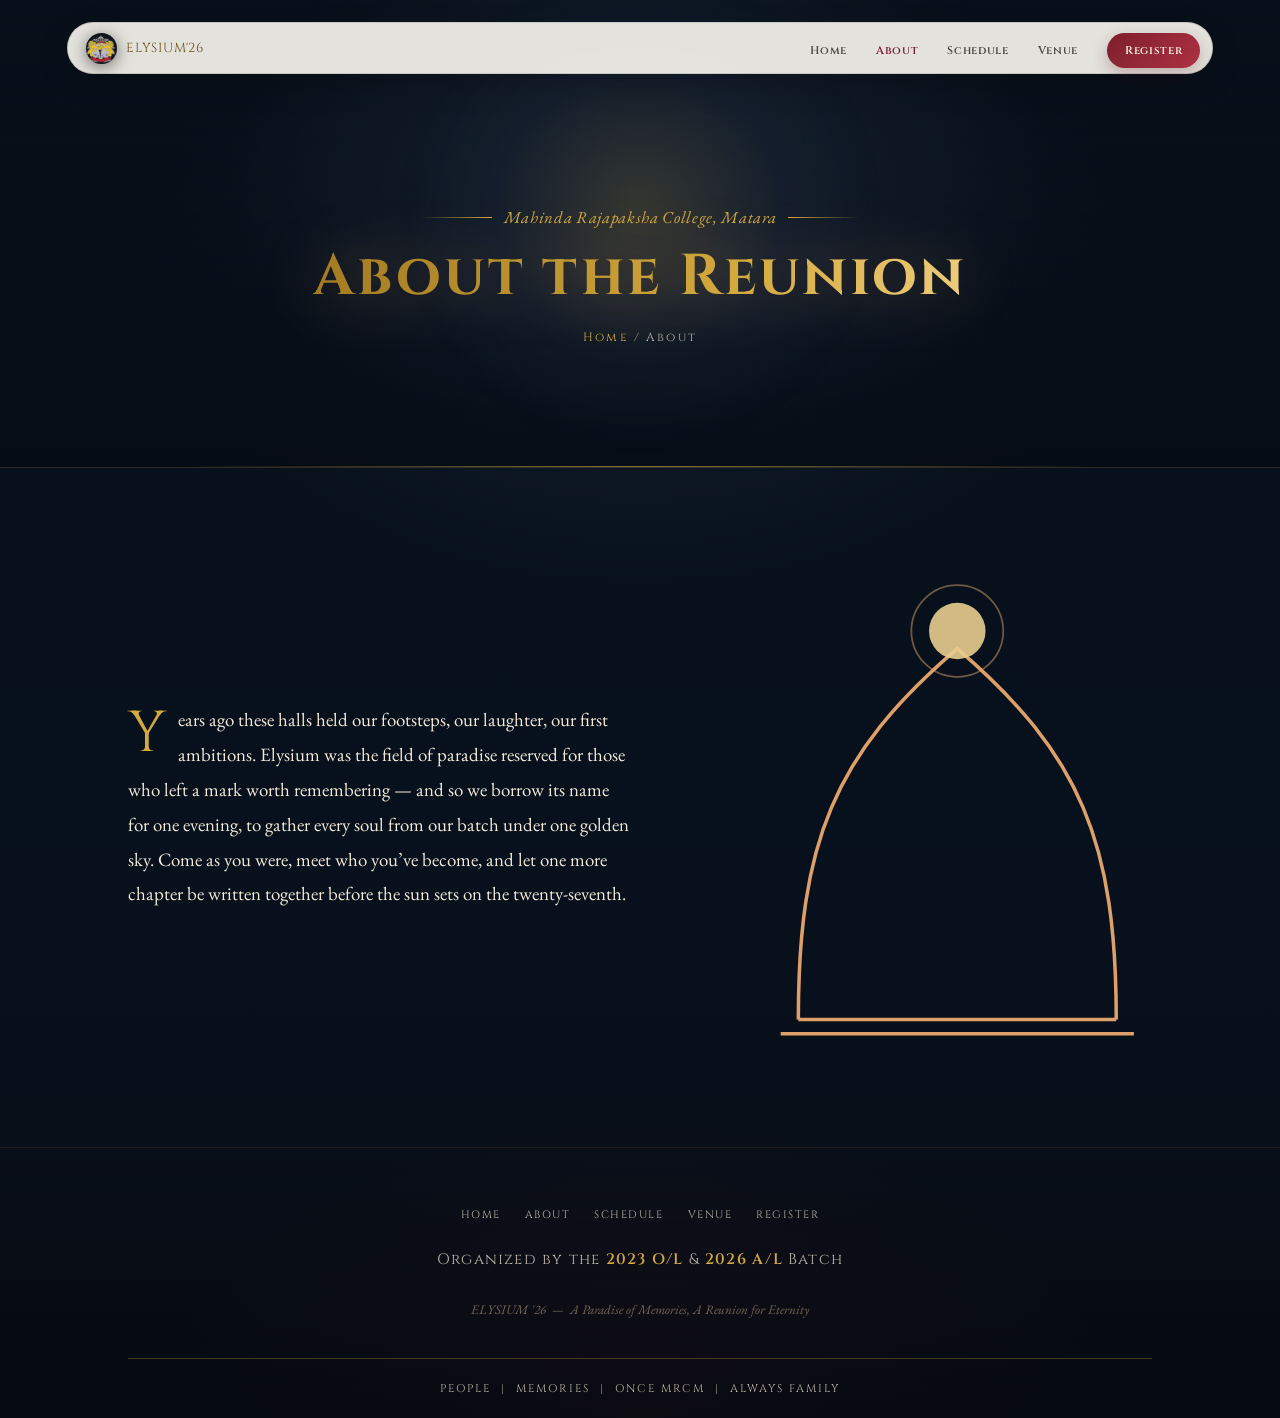
==== commit c8432928: "Add files via upload" ====
--- a/about.html
+++ b/about.html
@@ -23,7 +23,7 @@
 </svg>
 
 <nav class="navbar" id="navbar">
-  <a href="index.html" class="nav-logo"><img src="assets/school-crest.png" alt="MRCM crest"><span>ELYSIUM'26</span></a>
+  <a href="index.html" class="nav-logo"><img src="school-crest.png" alt="MRCM crest"><span>ELYSIUM'26</span></a>
   <button class="nav-toggle" id="navToggle" aria-label="Toggle menu" aria-expanded="false">
     <span></span><span></span><span></span>
   </button>
--- a/styles.css
+++ b/styles.css
@@ -987,12 +987,12 @@
 
 .explore-grid-three .explore-card:hover::after { opacity: 1; }
 
-.explore-story { background: linear-gradient(180deg, rgba(5,18,31,.05), rgba(5,18,31,.86)), url('assets/story-card.jpg') center / cover; }
-.explore-schedule { background: linear-gradient(180deg, rgba(5,18,31,.05), rgba(72,9,24,.78)), url('assets/venue/grand-hemalie-lobby.jpg') center / cover; }
+.explore-story { background: linear-gradient(180deg, rgba(5,18,31,.05), rgba(5,18,31,.86)), url('story-card.jpg') center / cover; }
+.explore-schedule { background: linear-gradient(180deg, rgba(5,18,31,.05), rgba(72,9,24,.78)), url('grand-hemalie-lobby.jpg') center / cover; }
 .explore-venue {
   background:
     linear-gradient(180deg, rgba(5,18,31,.05), rgba(5,18,31,.76)),
-    url('assets/venue/grand-hemalie-entrance.jpg') center / cover;
+    url('grand-hemalie-entrance.jpg') center / cover;
 }
 
 .explore-grid-three .num {
